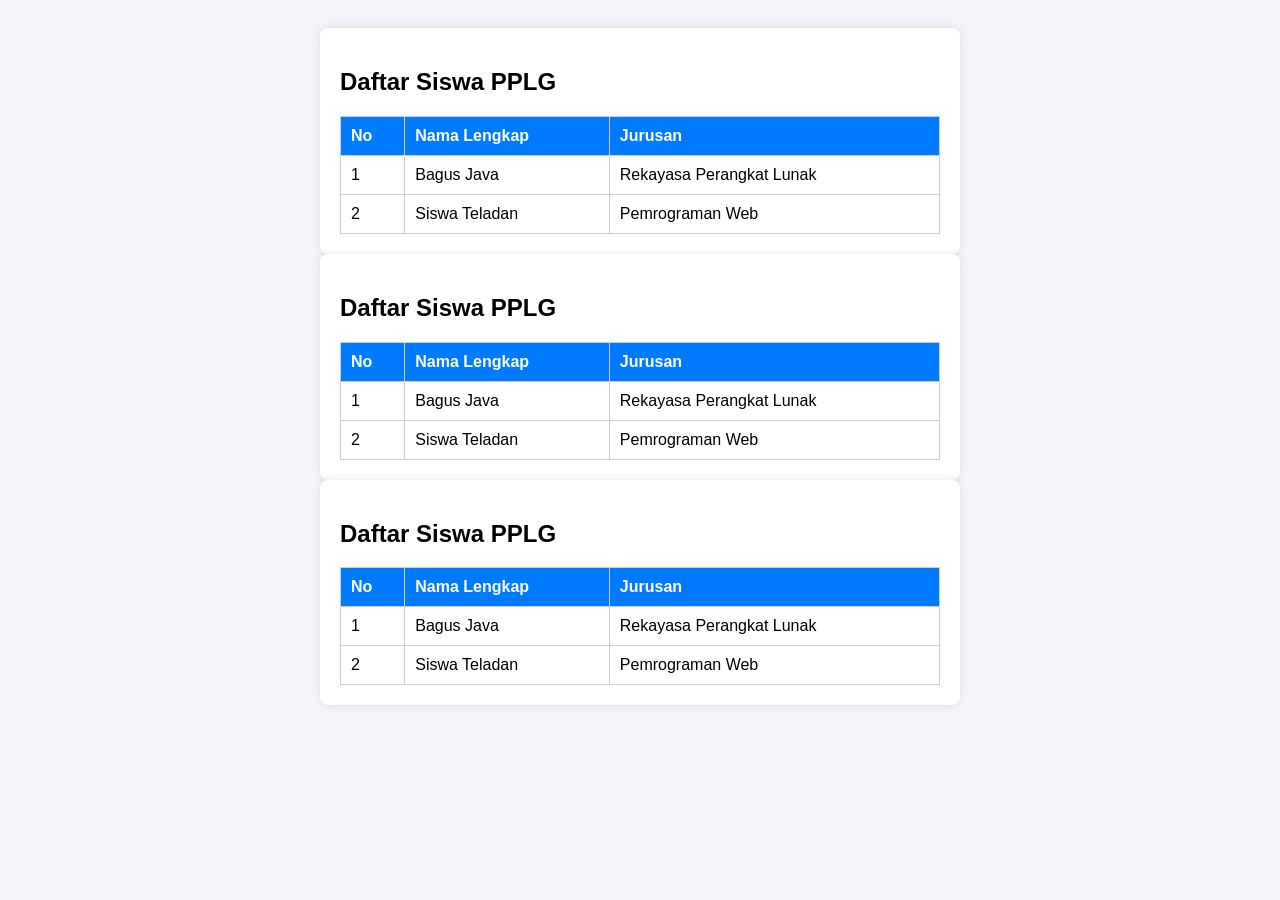
==== 10rpl3-webs/index.html @ 4260d2fb "menambahkan halaman tabel data siswa" ====
<!DOCTYPE html>
<html lang="id">
<head>
    <meta charset="UTF-8">
    <meta name="viewport" content="width=device-width, initial-scale=1.0">
    <title>Tabel Siswa PPLG</title>
    <style>
        body { font-family: Arial, sans-serif; padding: 20px; background-color: #f4f4f9; }
        .kotak-tabel { background: white; padding: 20px; border-radius: 8px; box-shadow: 0 0 10px rgba(0,0,0,0.1); max-width: 600px; margin: auto; }
        table { width: 100%; border-collapse: collapse; margin-top: 15px; }
        th, td { border: 1px solid #ccc; padding: 10px; text-align: left; }
        th { background-color: #007BFF; color: white; }
    </style>
</head>
<body>
    <div class="kotak-tabel">
        <h2>Daftar Siswa PPLG</h2>
        <table>
            <thead>
                <tr>
                    <th>No</th>
                    <th>Nama Lengkap</th>
                    <th>Jurusan</th>
                </tr>
            </thead>
            <tbody>
                <tr>
                    <td>1</td>
                    <td>Bagus Java</td>
                    <td>Rekayasa Perangkat Lunak</td>
                </tr>
                <tr>
                    <td>2</td>
                    <td>Siswa Teladan</td>
                    <td>Pemrograman Web</td>
                </tr>
            </tbody>
        </table>
    </div>
</body>
</html>
<!DOCTYPE html>
<html lang="id">
<head>
    <meta charset="UTF-8">
    <meta name="viewport" content="width=device-width, initial-scale=1.0">
    <title>Tabel Siswa PPLG</title>
    <style>
        body { font-family: Arial, sans-serif; padding: 20px; background-color: #f4f4f9; }
        .kotak-tabel { background: white; padding: 20px; border-radius: 8px; box-shadow: 0 0 10px rgba(0,0,0,0.1); max-width: 600px; margin: auto; }
        table { width: 100%; border-collapse: collapse; margin-top: 15px; }
        th, td { border: 1px solid #ccc; padding: 10px; text-align: left; }
        th { background-color: #007BFF; color: white; }
    </style>
</head>
<body>
    <div class="kotak-tabel">
        <h2>Daftar Siswa PPLG</h2>
        <table>
            <thead>
                <tr>
                    <th>No</th>
                    <th>Nama Lengkap</th>
                    <th>Jurusan</th>
                </tr>
            </thead>
            <tbody>
                <tr>
                    <td>1</td>
                    <td>Bagus Java</td>
                    <td>Rekayasa Perangkat Lunak</td>
                </tr>
                <tr>
                    <td>2</td>
                    <td>Siswa Teladan</td>
                    <td>Pemrograman Web</td>
                </tr>
            </tbody>
        </table>
    </div>
</body>
</html>
<!DOCTYPE html>
<html lang="id">
<head>
    <meta charset="UTF-8">
    <meta name="viewport" content="width=device-width, initial-scale=1.0">
    <title>Tabel Siswa PPLG</title>
    <style>
        body { font-family: Arial, sans-serif; padding: 20px; background-color: #f4f4f9; }
        .kotak-tabel { background: white; padding: 20px; border-radius: 8px; box-shadow: 0 0 10px rgba(0,0,0,0.1); max-width: 600px; margin: auto; }
        table { width: 100%; border-collapse: collapse; margin-top: 15px; }
        th, td { border: 1px solid #ccc; padding: 10px; text-align: left; }
        th { background-color: #007BFF; color: white; }
    </style>
</head>
<body>
    <div class="kotak-tabel">
        <h2>Daftar Siswa PPLG</h2>
        <table>
            <thead>
                <tr>
                    <th>No</th>
                    <th>Nama Lengkap</th>
                    <th>Jurusan</th>
                </tr>
            </thead>
            <tbody>
                <tr>
                    <td>1</td>
                    <td>Bagus Java</td>
                    <td>Rekayasa Perangkat Lunak</td>
                </tr>
                <tr>
                    <td>2</td>
                    <td>Siswa Teladan</td>
                    <td>Pemrograman Web</td>
                </tr>
            </tbody>
        </table>
    </div>
</body>
</html>
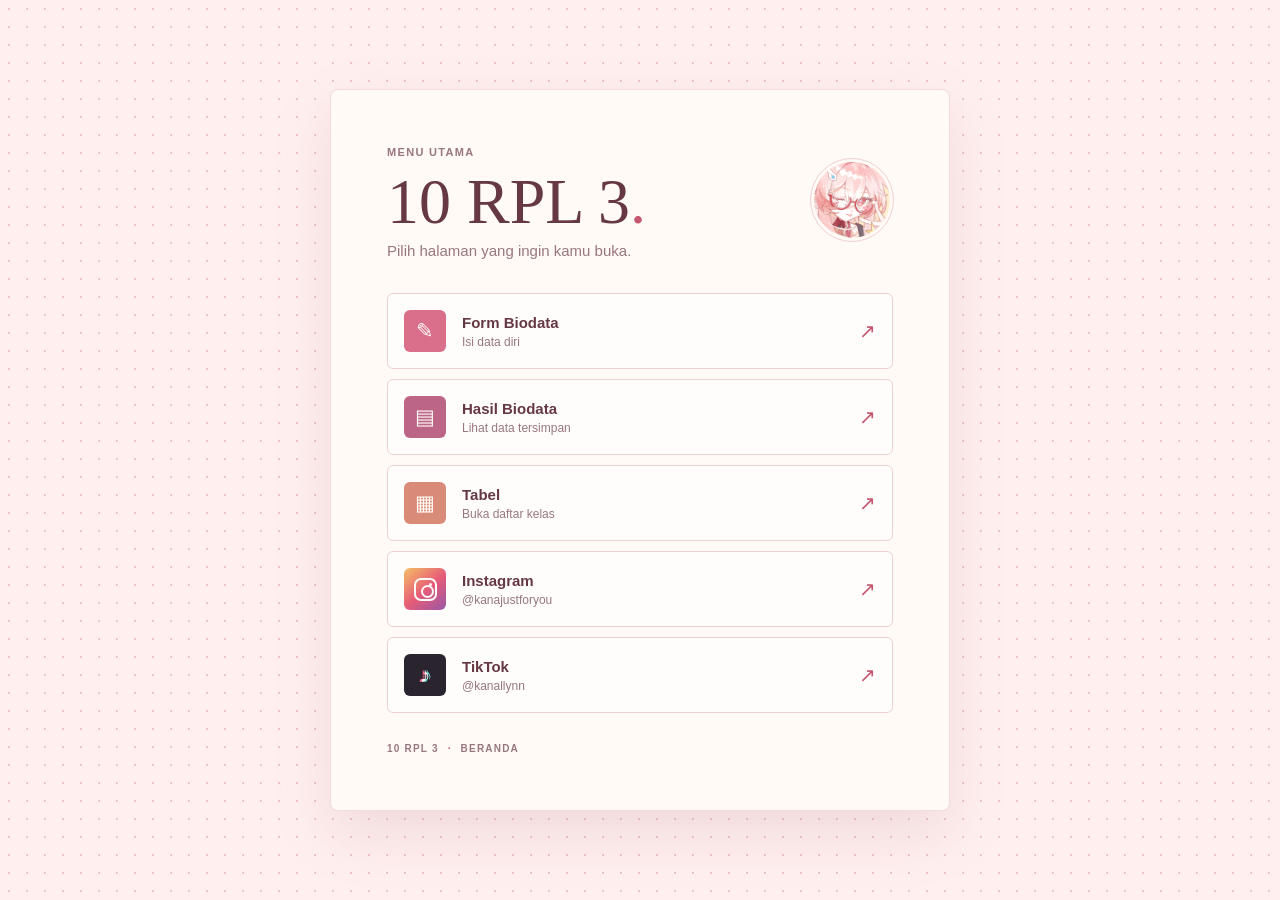
==== commit 51ce4164: "test" ====
--- a/10rpl3-webs/index.html
+++ b/10rpl3-webs/index.html
@@ -1,123 +1,52 @@
 <!DOCTYPE html>
-<html lang="id">
+<html lang="en">
 <head>
     <meta charset="UTF-8">
     <meta name="viewport" content="width=device-width, initial-scale=1.0">
-    <title>Tabel Siswa PPLG</title>
-    <style>
-        body { font-family: Arial, sans-serif; padding: 20px; background-color: #f4f4f9; }
-        .kotak-tabel { background: white; padding: 20px; border-radius: 8px; box-shadow: 0 0 10px rgba(0,0,0,0.1); max-width: 600px; margin: auto; }
-        table { width: 100%; border-collapse: collapse; margin-top: 15px; }
-        th, td { border: 1px solid #ccc; padding: 10px; text-align: left; }
-        th { background-color: #007BFF; color: white; }
-    </style>
+    <title>10 RPL 3 | Beranda</title>
+    <link rel="stylesheet" href="style.css">
 </head>
+
 <body>
-    <div class="kotak-tabel">
-        <h2>Daftar Siswa PPLG</h2>
-        <table>
-            <thead>
-                <tr>
-                    <th>No</th>
-                    <th>Nama Lengkap</th>
-                    <th>Jurusan</th>
-                </tr>
-            </thead>
-            <tbody>
-                <tr>
-                    <td>1</td>
-                    <td>Bagus Java</td>
-                    <td>Rekayasa Perangkat Lunak</td>
-                </tr>
-                <tr>
-                    <td>2</td>
-                    <td>Siswa Teladan</td>
-                    <td>Pemrograman Web</td>
-                </tr>
-            </tbody>
-        </table>
-    </div>
+    <main class="container">
+        <header class="page-header">
+            <p class="eyebrow">MENU UTAMA</p>
+            <div class="heading-row">
+                <h1>10 RPL 3<span>.</span></h1>
+                <img class="profile-picture" src="profile.jpg" alt="Foto profil">
+            </div>
+            <p class="intro">Pilih halaman yang ingin kamu buka.</p>
+        </header>
+
+        <nav class="menu-list" aria-label="Navigasi utama">
+            <a href="form_biodata.html" class="menu-item">
+                <span class="menu-icon menu-icon-form" aria-hidden="true">✎</span>
+                <span class="menu-copy"><strong>Form Biodata</strong><small>Isi data diri</small></span>
+                <span class="menu-arrow" aria-hidden="true">↗</span>
+            </a>
+            <a href="hasil_biodata.html" class="menu-item">
+                <span class="menu-icon menu-icon-results" aria-hidden="true">▤</span>
+                <span class="menu-copy"><strong>Hasil Biodata</strong><small>Lihat data tersimpan</small></span>
+                <span class="menu-arrow" aria-hidden="true">↗</span>
+            </a>
+            <a href="10rpl3_tabel.html" class="menu-item">
+                <span class="menu-icon menu-icon-table" aria-hidden="true">▦</span>
+                <span class="menu-copy"><strong>Tabel</strong><small>Buka daftar kelas</small></span>
+                <span class="menu-arrow" aria-hidden="true">↗</span>
+            </a>
+            <a href="https://www.instagram.com/kanajustforyou/" class="menu-item" target="_blank" rel="noopener noreferrer">
+                <span class="menu-icon menu-icon-instagram" aria-hidden="true"><span></span></span>
+                <span class="menu-copy"><strong>Instagram</strong><small>@kanajustforyou</small></span>
+                <span class="menu-arrow" aria-hidden="true">↗</span>
+            </a>
+            <a href="https://www.tiktok.com/@kanallynn" class="menu-item" target="_blank" rel="noopener noreferrer">
+                <span class="menu-icon menu-icon-tiktok" aria-hidden="true">♪</span>
+                <span class="menu-copy"><strong>TikTok</strong><small>@kanallynn</small></span>
+                <span class="menu-arrow" aria-hidden="true">↗</span>
+            </a>
+        </nav>
+
+        <footer class="page-footer">10 RPL 3 <span>·</span> BERANDA</footer>
+    </main>
 </body>
 </html>
-<!DOCTYPE html>
-<html lang="id">
-<head>
-    <meta charset="UTF-8">
-    <meta name="viewport" content="width=device-width, initial-scale=1.0">
-    <title>Tabel Siswa PPLG</title>
-    <style>
-        body { font-family: Arial, sans-serif; padding: 20px; background-color: #f4f4f9; }
-        .kotak-tabel { background: white; padding: 20px; border-radius: 8px; box-shadow: 0 0 10px rgba(0,0,0,0.1); max-width: 600px; margin: auto; }
-        table { width: 100%; border-collapse: collapse; margin-top: 15px; }
-        th, td { border: 1px solid #ccc; padding: 10px; text-align: left; }
-        th { background-color: #007BFF; color: white; }
-    </style>
-</head>
-<body>
-    <div class="kotak-tabel">
-        <h2>Daftar Siswa PPLG</h2>
-        <table>
-            <thead>
-                <tr>
-                    <th>No</th>
-                    <th>Nama Lengkap</th>
-                    <th>Jurusan</th>
-                </tr>
-            </thead>
-            <tbody>
-                <tr>
-                    <td>1</td>
-                    <td>Bagus Java</td>
-                    <td>Rekayasa Perangkat Lunak</td>
-                </tr>
-                <tr>
-                    <td>2</td>
-                    <td>Siswa Teladan</td>
-                    <td>Pemrograman Web</td>
-                </tr>
-            </tbody>
-        </table>
-    </div>
-</body>
-</html>
-<!DOCTYPE html>
-<html lang="id">
-<head>
-    <meta charset="UTF-8">
-    <meta name="viewport" content="width=device-width, initial-scale=1.0">
-    <title>Tabel Siswa PPLG</title>
-    <style>
-        body { font-family: Arial, sans-serif; padding: 20px; background-color: #f4f4f9; }
-        .kotak-tabel { background: white; padding: 20px; border-radius: 8px; box-shadow: 0 0 10px rgba(0,0,0,0.1); max-width: 600px; margin: auto; }
-        table { width: 100%; border-collapse: collapse; margin-top: 15px; }
-        th, td { border: 1px solid #ccc; padding: 10px; text-align: left; }
-        th { background-color: #007BFF; color: white; }
-    </style>
-</head>
-<body>
-    <div class="kotak-tabel">
-        <h2>Daftar Siswa PPLG</h2>
-        <table>
-            <thead>
-                <tr>
-                    <th>No</th>
-                    <th>Nama Lengkap</th>
-                    <th>Jurusan</th>
-                </tr>
-            </thead>
-            <tbody>
-                <tr>
-                    <td>1</td>
-                    <td>Bagus Java</td>
-                    <td>Rekayasa Perangkat Lunak</td>
-                </tr>
-                <tr>
-                    <td>2</td>
-                    <td>Siswa Teladan</td>
-                    <td>Pemrograman Web</td>
-                </tr>
-            </tbody>
-        </table>
-    </div>
-</body>
-</html>
--- a/10rpl3-webs/style.css
+++ b/10rpl3-webs/style.css
@@ -0,0 +1,262 @@
+:root {
+	color-scheme: light;
+	--ink: #653843;
+	--muted: #987780;
+	--paper: #fff0ef;
+	--line: #efd1d3;
+	--accent: #c45670;
+	--soft-pink: #f8dfe1;
+	--ivory: #fffaf6;
+}
+
+* {
+	box-sizing: border-box;
+}
+
+body {
+	min-height: 100vh;
+	margin: 0;
+	display: grid;
+	place-items: center;
+	padding: 48px 24px;
+	color: var(--ink);
+	background-color: var(--paper);
+	background-image: radial-gradient(#edc4ca 0.8px, transparent 0.8px);
+	background-size: 18px 18px;
+	font-family: "Trebuchet MS", "Segoe UI", sans-serif;
+}
+
+.container {
+	width: min(100%, 620px);
+	padding: clamp(28px, 7vw, 56px);
+	background: var(--ivory);
+	border: 1px solid rgba(196, 86, 112, 0.18);
+	border-radius: 8px;
+	box-shadow: 0 22px 60px rgba(148, 75, 93, 0.14);
+	animation: arrive 500ms ease-out both;
+}
+
+.page-header {
+	margin-bottom: 34px;
+}
+
+.eyebrow,
+.page-footer {
+	margin: 0;
+	color: var(--muted);
+	font-size: 11px;
+	font-weight: 700;
+	letter-spacing: 0.12em;
+}
+
+.heading-row {
+	display: flex;
+	align-items: center;
+	justify-content: space-between;
+	gap: 12px;
+}
+
+h1 {
+	margin: 12px 0 8px;
+	font-family: Georgia, "Times New Roman", serif;
+	font-size: clamp(42px, 9vw, 64px);
+	font-weight: 500;
+	line-height: 1;
+}
+
+.profile-picture {
+	width: 82px;
+	height: 82px;
+	flex: 0 0 auto;
+	object-fit: cover;
+	object-position: center;
+	border: 3px solid var(--ivory);
+	border-radius: 50%;
+	outline: 1px solid var(--line);
+}
+
+h1 span {
+	color: var(--accent);
+}
+
+.intro {
+	margin: 0;
+	color: var(--muted);
+	font-size: 15px;
+}
+
+.menu-list {
+	display: grid;
+	gap: 10px;
+}
+
+.menu-item {
+	min-height: 76px;
+	display: grid;
+	grid-template-columns: 44px 1fr 24px;
+	align-items: center;
+	gap: 14px;
+	padding: 12px 16px;
+	color: inherit;
+	background: #fffdfb;
+	border: 1px solid var(--line);
+	border-radius: 6px;
+	text-decoration: none;
+	transition: border-color 160ms ease, background-color 160ms ease, transform 160ms ease;
+}
+
+.menu-item:hover {
+	transform: translateY(-2px);
+	background: #fff3f2;
+	border-color: #dca5af;
+}
+
+.menu-item:focus-visible {
+	outline: 3px solid rgba(196, 86, 112, 0.55);
+	outline-offset: 3px;
+}
+
+.menu-icon {
+	width: 42px;
+	height: 42px;
+	display: grid;
+	place-items: center;
+	color: #fffaf6;
+	border-radius: 6px;
+	font-size: 21px;
+}
+
+.menu-icon-form {
+	background: #d96f89;
+}
+
+.menu-icon-results {
+	background: #bd6587;
+}
+
+.menu-icon-table {
+	background: #d88b76;
+}
+
+.menu-icon-instagram {
+	background: linear-gradient(140deg, #f4bf65 0%, #e65c78 52%, #9957a6 100%);
+}
+
+.menu-icon-instagram > span {
+	position: relative;
+	width: 23px;
+	height: 23px;
+	border: 2px solid currentColor;
+	border-radius: 7px;
+}
+
+.menu-icon-instagram > span::before {
+	position: absolute;
+	top: 5px;
+	left: 5px;
+	width: 9px;
+	height: 9px;
+	border: 2px solid currentColor;
+	border-radius: 50%;
+	content: "";
+}
+
+.menu-icon-instagram > span::after {
+	position: absolute;
+	top: 3px;
+	right: 3px;
+	width: 3px;
+	height: 3px;
+	background: currentColor;
+	border-radius: 50%;
+	content: "";
+}
+
+.menu-icon-tiktok {
+	background: #29242d;
+	text-shadow: 2px 0 #69d7d1, -2px 0 #ff6c91;
+}
+
+.menu-copy {
+	display: grid;
+	gap: 4px;
+}
+
+.menu-copy strong {
+	font-size: 15px;
+}
+
+.menu-copy small {
+	color: var(--muted);
+	font-size: 12px;
+}
+
+.menu-arrow {
+	color: var(--accent);
+	font-size: 20px;
+	text-align: right;
+}
+
+.page-footer {
+	margin-top: 30px;
+	font-size: 10px;
+}
+
+.page-footer span {
+	padding: 0 5px;
+	color: var(--accent);
+}
+
+@keyframes arrive {
+	from {
+		opacity: 0;
+		transform: translateY(10px);
+	}
+
+	to {
+		opacity: 1;
+		transform: translateY(0);
+	}
+}
+
+@media (prefers-reduced-motion: reduce) {
+	*,
+	*::before,
+	*::after {
+		animation-duration: 0.01ms !important;
+		transition-duration: 0.01ms !important;
+	}
+}
+
+@media (max-width: 420px) {
+	body {
+		padding: 20px 14px;
+	}
+
+	.menu-item {
+		grid-template-columns: 40px 1fr 20px;
+		gap: 11px;
+		padding: 11px;
+	}
+
+	.menu-icon {
+		width: 38px;
+		height: 38px;
+	}
+
+	.profile-picture {
+		width: 60px;
+		height: 60px;
+	}
+}
+
+@media (max-width: 360px) {
+	h1 {
+		font-size: 38px;
+	}
+
+	.profile-picture {
+		width: 54px;
+		height: 54px;
+	}
+}
